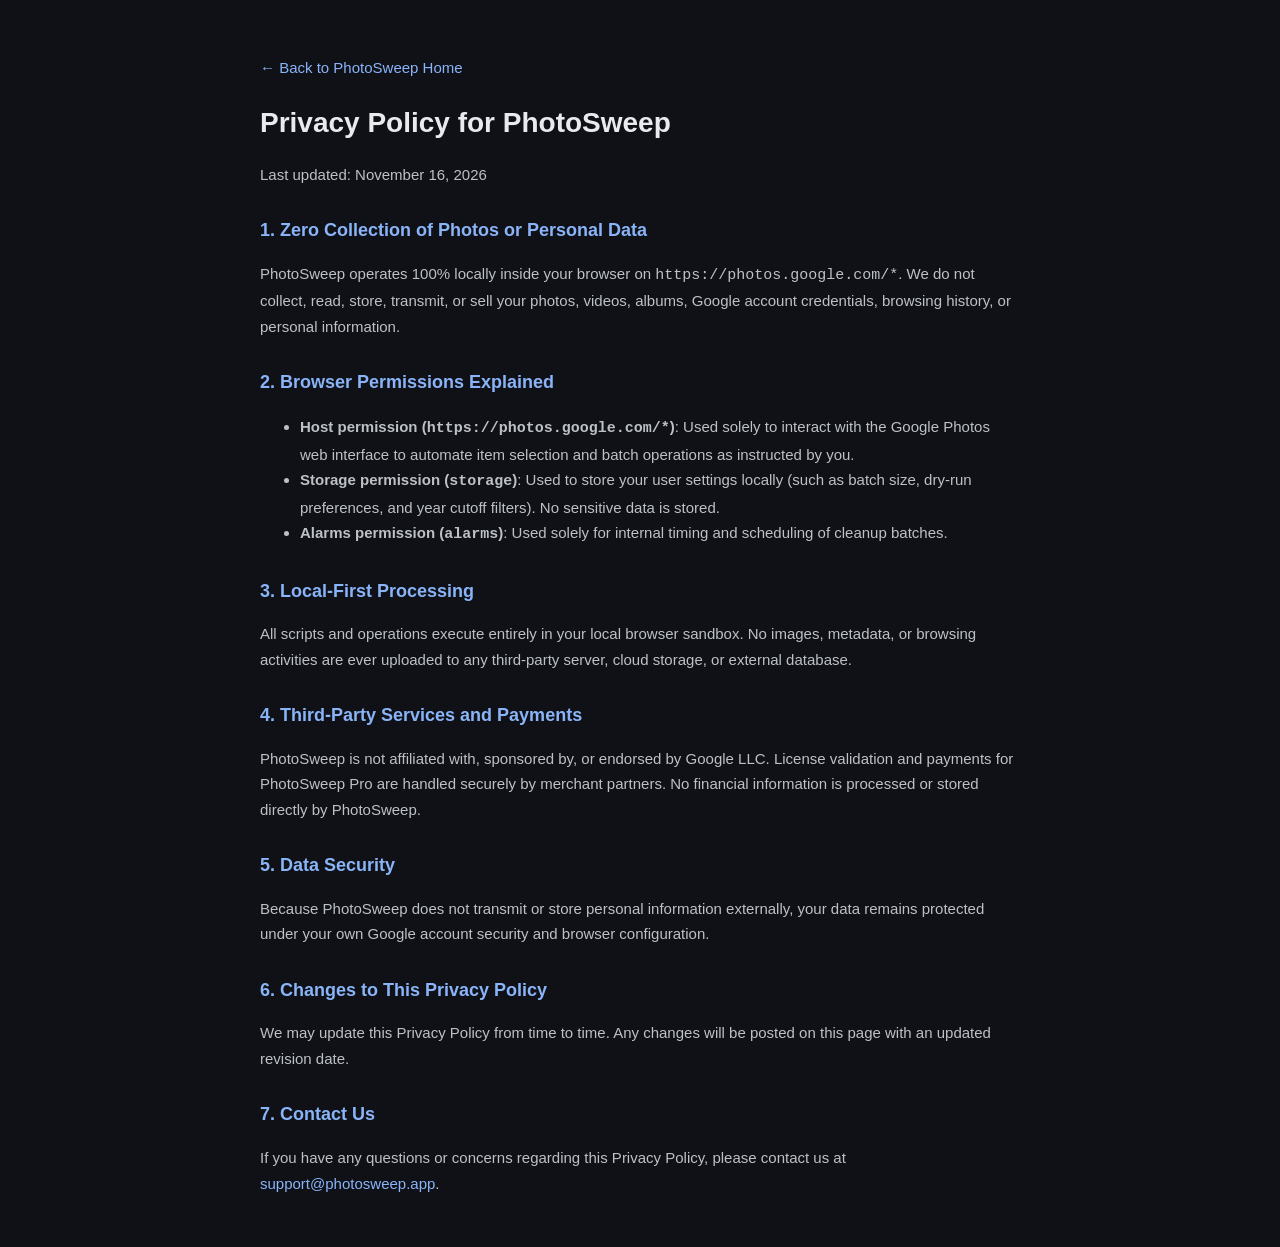
==== privacy.html @ d01f5a44 "Create privacy.html" ====
<!DOCTYPE html>
<html lang="en">
<head>
  <meta charset="UTF-8" />
  <meta name="viewport" content="width=device-width, initial-scale=1.0" />
  <title>Privacy Policy — PhotoSweep</title>
  <style>
    body { margin: 0; padding: 40px 20px; background: #0f1117; color: #e8eaed; font-family: -apple-system, BlinkMacSystemFont, "Segoe UI", Roboto, sans-serif; line-height: 1.7; }
    .wrap { max-width: 760px; margin: 0 auto; }
    h1 { font-size: 28px; margin-bottom: 8px; }
    h2 { font-size: 18px; margin-top: 28px; color: #8ab4f8; }
    p, li { color: #bdc1c6; font-size: 15px; }
    a { color: #8ab4f8; text-decoration: none; }
  </style>
</head>
<body>
  <div class="wrap">
    <p><a href="index.html">← Back to PhotoSweep Home</a></p>
    <h1>Privacy Policy for PhotoSweep</h1>
    <p>Last updated: November 16, 2026</p>
    <h2>1. Zero Collection of Photos or Personal Data</h2>
    <p>PhotoSweep operates 100% locally inside your browser on <code>https://photos.google.com/*</code>. We do not collect, read, store, transmit, or sell your photos, videos, albums, Google account credentials, browsing history, or personal information.</p>
    <h2>2. Browser Permissions Explained</h2>
    <ul>
      <li><strong>Host permission (<code>https://photos.google.com/*</code>)</strong>: Used solely to interact with the Google Photos web interface to automate item selection and batch operations as instructed by you.</li>
      <li><strong>Storage permission (<code>storage</code>)</strong>: Used to store your user settings locally (such as batch size, dry-run preferences, and year cutoff filters). No sensitive data is stored.</li>
      <li><strong>Alarms permission (<code>alarms</code>)</strong>: Used solely for internal timing and scheduling of cleanup batches.</li>
    </ul>
    <h2>3. Local-First Processing</h2>
    <p>All scripts and operations execute entirely in your local browser sandbox. No images, metadata, or browsing activities are ever uploaded to any third-party server, cloud storage, or external database.</p>
    <h2>4. Third-Party Services and Payments</h2>
    <p>PhotoSweep is not affiliated with, sponsored by, or endorsed by Google LLC. License validation and payments for PhotoSweep Pro are handled securely by merchant partners. No financial information is processed or stored directly by PhotoSweep.</p>
    <h2>5. Data Security</h2>
    <p>Because PhotoSweep does not transmit or store personal information externally, your data remains protected under your own Google account security and browser configuration.</p>
    <h2>6. Changes to This Privacy Policy</h2>
    <p>We may update this Privacy Policy from time to time. Any changes will be posted on this page with an updated revision date.</p>
    <h2>7. Contact Us</h2>
    <p>If you have any questions or concerns regarding this Privacy Policy, please contact us at <a href="mailto:support@photosweep.app">support@photosweep.app</a>.</p>
  </div>
</body>
</html>
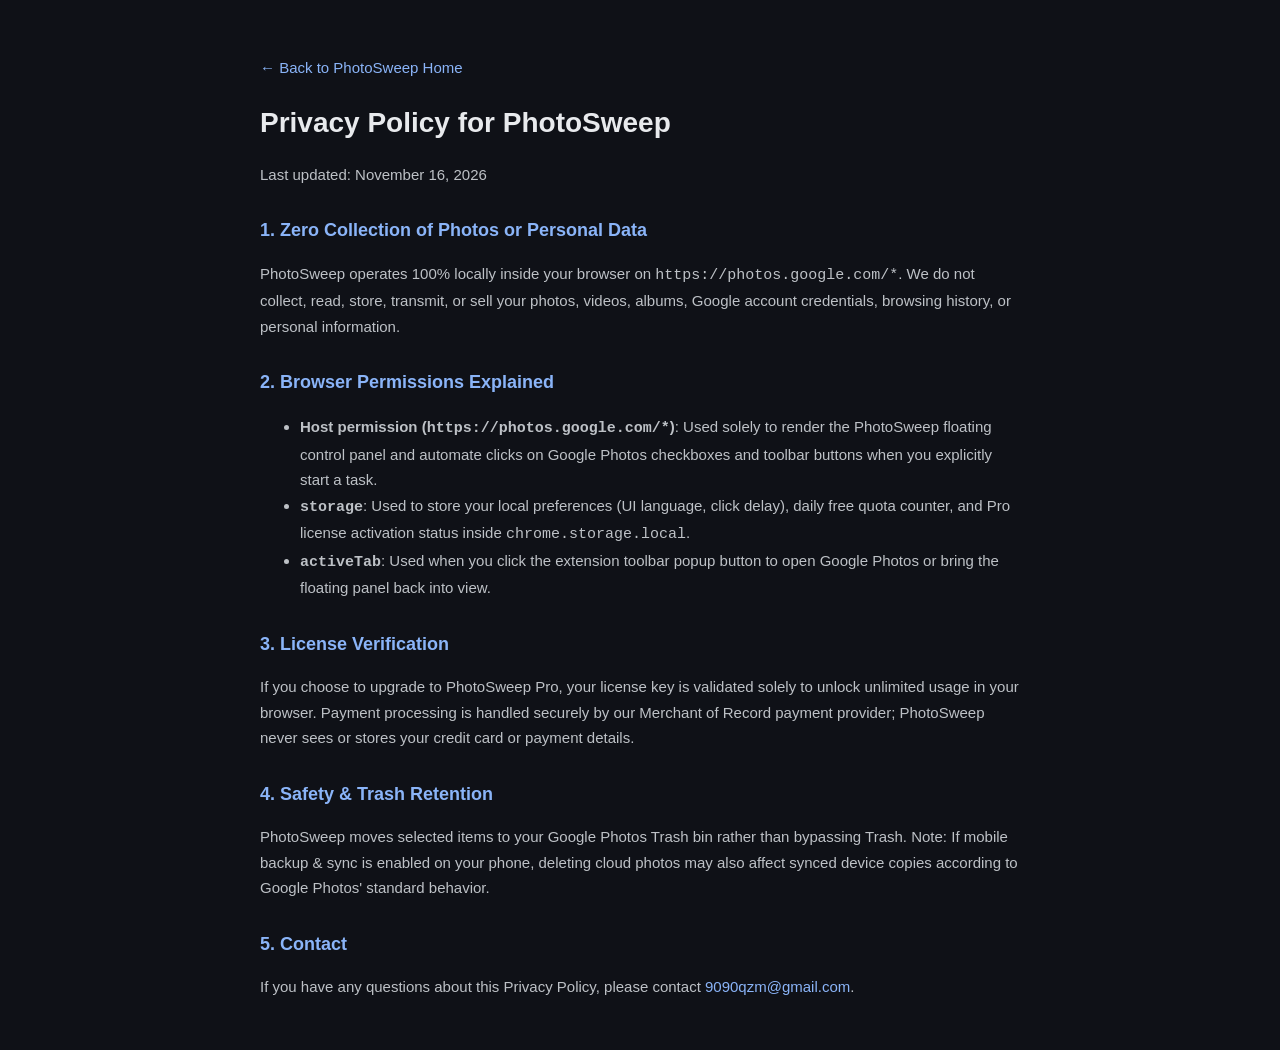
==== commit fbaab0a5: "Add First 199 Free Pro giveaway banner and update contact email to 9090qzm@gmail.com" ====
--- a/privacy.html
+++ b/privacy.html
@@ -5,8 +5,18 @@
   <meta name="viewport" content="width=device-width, initial-scale=1.0" />
   <title>Privacy Policy — PhotoSweep</title>
   <style>
-    body { margin: 0; padding: 40px 20px; background: #0f1117; color: #e8eaed; font-family: -apple-system, BlinkMacSystemFont, "Segoe UI", Roboto, sans-serif; line-height: 1.7; }
-    .wrap { max-width: 760px; margin: 0 auto; }
+    body {
+      margin: 0;
+      padding: 40px 20px;
+      background: #0f1117;
+      color: #e8eaed;
+      font-family: -apple-system, BlinkMacSystemFont, "Segoe UI", Roboto, sans-serif;
+      line-height: 1.7;
+    }
+    .wrap {
+      max-width: 760px;
+      margin: 0 auto;
+    }
     h1 { font-size: 28px; margin-bottom: 8px; }
     h2 { font-size: 18px; margin-top: 28px; color: #8ab4f8; }
     p, li { color: #bdc1c6; font-size: 15px; }
@@ -18,24 +28,37 @@
     <p><a href="index.html">← Back to PhotoSweep Home</a></p>
     <h1>Privacy Policy for PhotoSweep</h1>
     <p>Last updated: November 16, 2026</p>
+
     <h2>1. Zero Collection of Photos or Personal Data</h2>
-    <p>PhotoSweep operates 100% locally inside your browser on <code>https://photos.google.com/*</code>. We do not collect, read, store, transmit, or sell your photos, videos, albums, Google account credentials, browsing history, or personal information.</p>
+    <p>
+      PhotoSweep operates 100% locally inside your browser on <code>https://photos.google.com/*</code>.
+      We do not collect, read, store, transmit, or sell your photos, videos, albums, Google account credentials,
+      browsing history, or personal information.
+    </p>
+
     <h2>2. Browser Permissions Explained</h2>
     <ul>
-      <li><strong>Host permission (<code>https://photos.google.com/*</code>)</strong>: Used solely to interact with the Google Photos web interface to automate item selection and batch operations as instructed by you.</li>
-      <li><strong>Storage permission (<code>storage</code>)</strong>: Used to store your user settings locally (such as batch size, dry-run preferences, and year cutoff filters). No sensitive data is stored.</li>
-      <li><strong>Alarms permission (<code>alarms</code>)</strong>: Used solely for internal timing and scheduling of cleanup batches.</li>
+      <li><strong>Host permission (<code>https://photos.google.com/*</code>)</strong>: Used solely to render the PhotoSweep floating control panel and automate clicks on Google Photos checkboxes and toolbar buttons when you explicitly start a task.</li>
+      <li><strong><code>storage</code></strong>: Used to store your local preferences (UI language, click delay), daily free quota counter, and Pro license activation status inside <code>chrome.storage.local</code>.</li>
+      <li><strong><code>activeTab</code></strong>: Used when you click the extension toolbar popup button to open Google Photos or bring the floating panel back into view.</li>
     </ul>
-    <h2>3. Local-First Processing</h2>
-    <p>All scripts and operations execute entirely in your local browser sandbox. No images, metadata, or browsing activities are ever uploaded to any third-party server, cloud storage, or external database.</p>
-    <h2>4. Third-Party Services and Payments</h2>
-    <p>PhotoSweep is not affiliated with, sponsored by, or endorsed by Google LLC. License validation and payments for PhotoSweep Pro are handled securely by merchant partners. No financial information is processed or stored directly by PhotoSweep.</p>
-    <h2>5. Data Security</h2>
-    <p>Because PhotoSweep does not transmit or store personal information externally, your data remains protected under your own Google account security and browser configuration.</p>
-    <h2>6. Changes to This Privacy Policy</h2>
-    <p>We may update this Privacy Policy from time to time. Any changes will be posted on this page with an updated revision date.</p>
-    <h2>7. Contact Us</h2>
-    <p>If you have any questions or concerns regarding this Privacy Policy, please contact us at <a href="mailto:support@photosweep.app">support@photosweep.app</a>.</p>
+
+    <h2>3. License Verification</h2>
+    <p>
+      If you choose to upgrade to PhotoSweep Pro, your license key is validated solely to unlock unlimited usage in your browser.
+      Payment processing is handled securely by our Merchant of Record payment provider; PhotoSweep never sees or stores your credit card or payment details.
+    </p>
+
+    <h2>4. Safety &amp; Trash Retention</h2>
+    <p>
+      PhotoSweep moves selected items to your Google Photos Trash bin rather than bypassing Trash.
+      Note: If mobile backup &amp; sync is enabled on your phone, deleting cloud photos may also affect synced device copies according to Google Photos' standard behavior.
+    </p>
+
+    <h2>5. Contact</h2>
+    <p>
+      If you have any questions about this Privacy Policy, please contact <a href="mailto:9090qzm@gmail.com">9090qzm@gmail.com</a>.
+    </p>
   </div>
 </body>
 </html>
